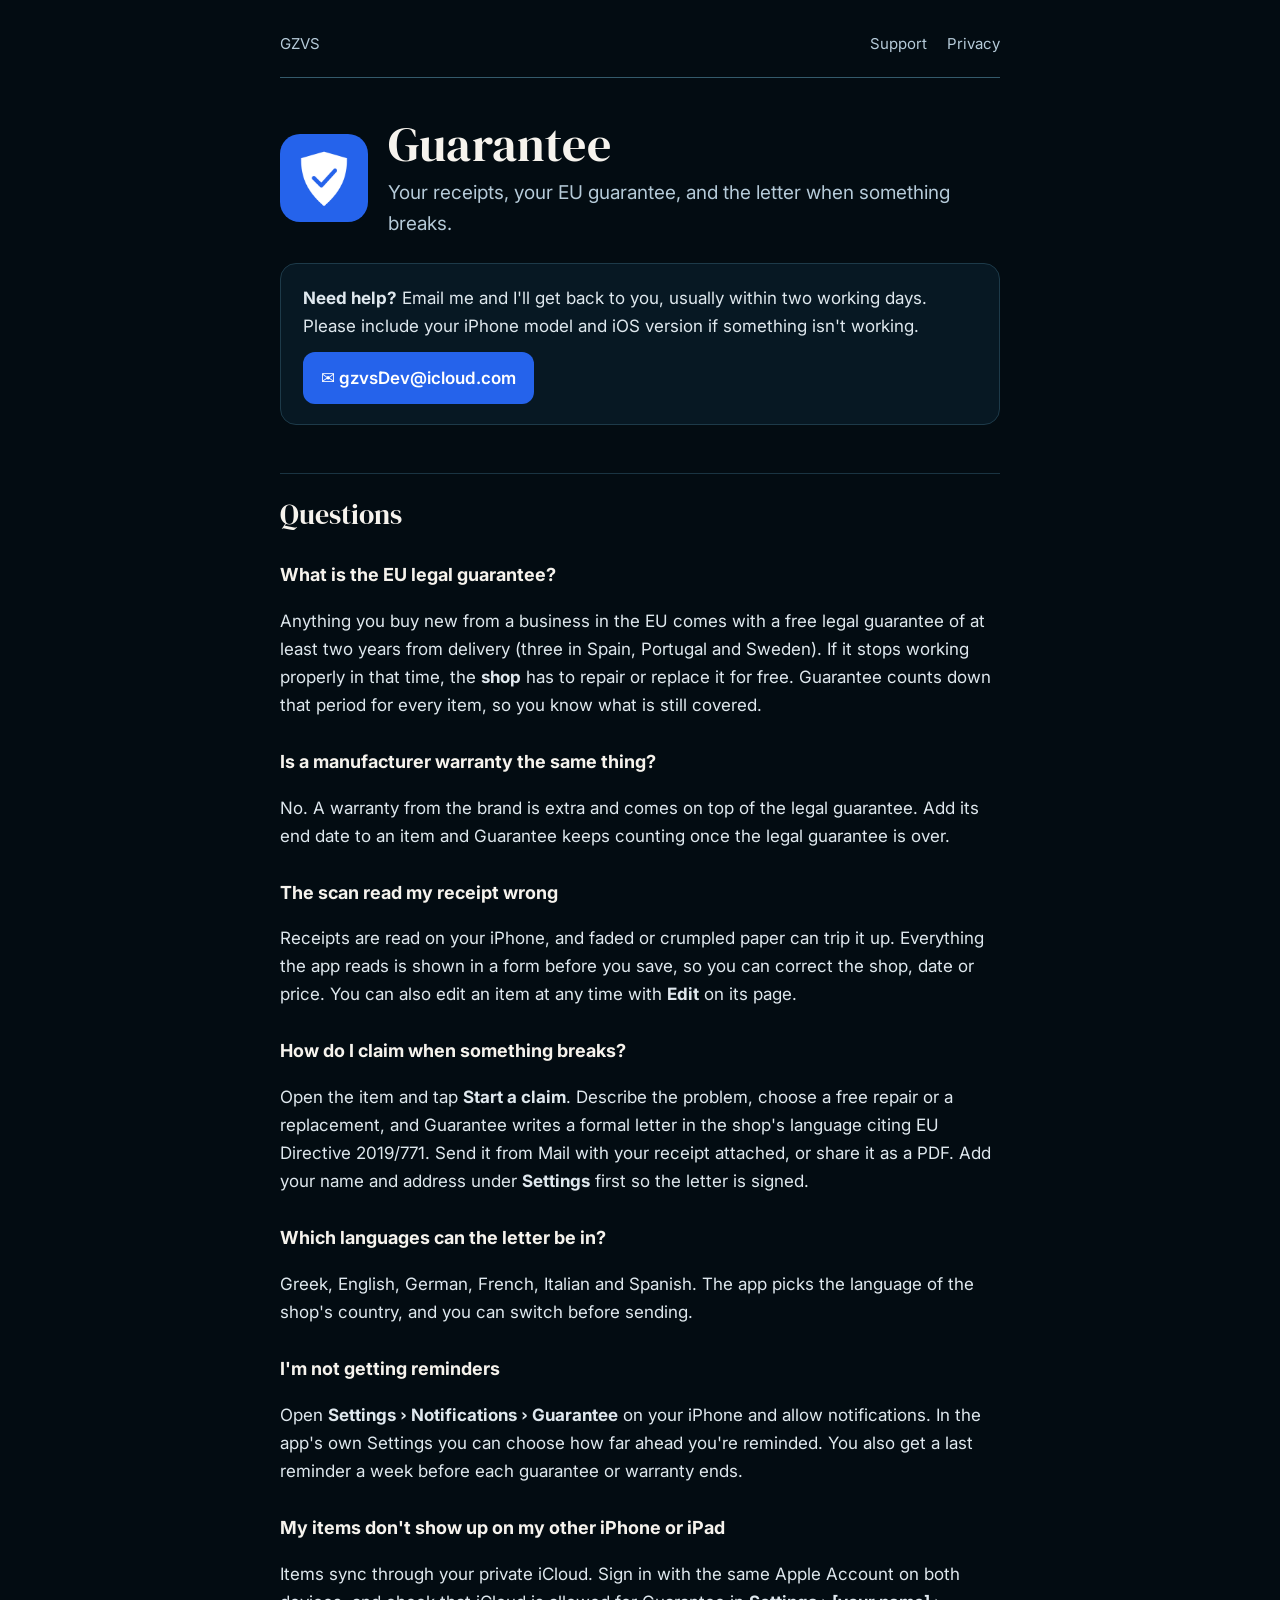
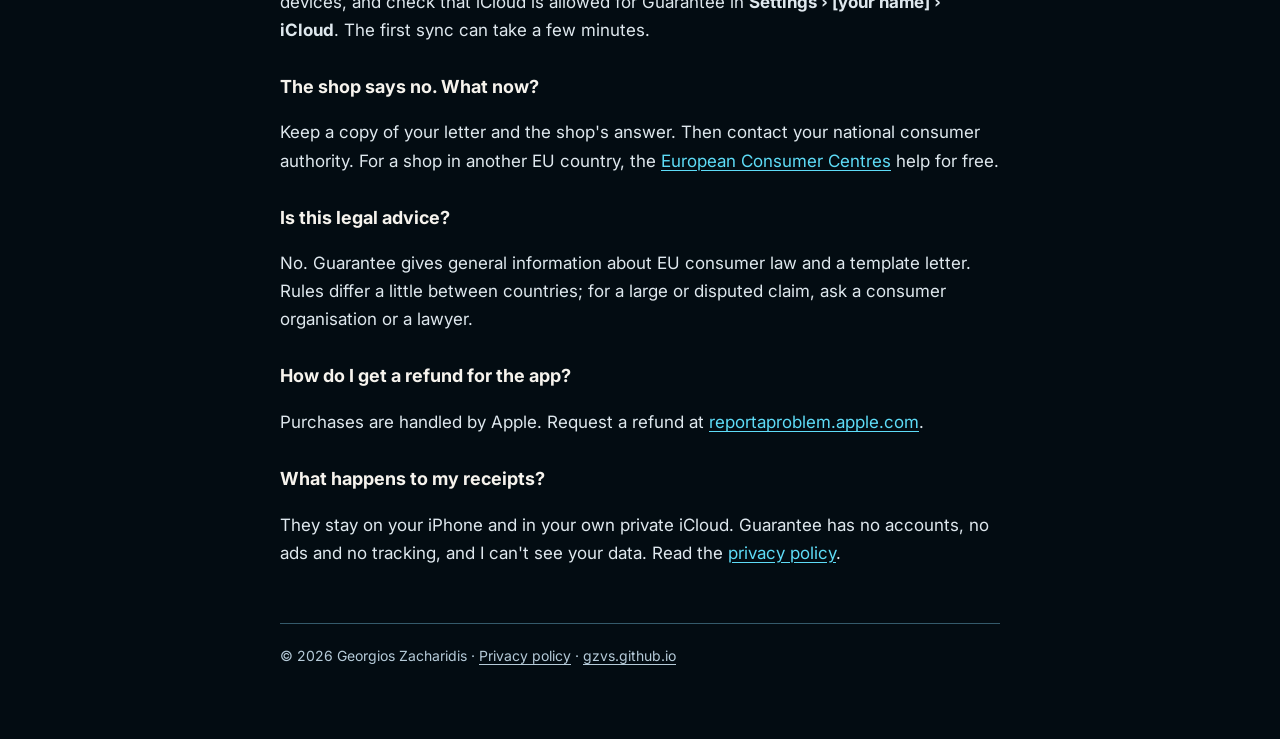
==== guarantee/index.html @ d1ed124f "Add Guarantee support and privacy pages Co-Authored-By: Claude Opus 5.5 <noreply@anthropic.com> Clau" ====
<!doctype html>
<html lang="en">
<head>
  <meta charset="utf-8">
  <meta name="viewport" content="width=device-width, initial-scale=1">
  <title>Guarantee — Support</title>
  <meta name="description" content="Help and contact for Guarantee, the iPhone app that keeps your receipts, counts down your EU legal guarantee and writes the claim letter when something breaks.">
  <meta name="theme-color" content="#050f15">
  <meta name="color-scheme" content="dark">
  <link rel="canonical" href="https://gzvs.github.io/guarantee/">
  <link rel="icon" href="icon.png" type="image/png">
  <meta property="og:title" content="Guarantee — Receipts &amp; Warranty">
  <meta property="og:description" content="Keep your receipts, count down your EU legal guarantee, and claim when something breaks.">
  <meta property="og:image" content="https://gzvs.github.io/guarantee/icon.png">
  <link rel="stylesheet" href="page.css?v=1">
</head>
<body>
  <a class="skip-link" href="#main">Skip to content</a>
  <div class="wrap">
    <header class="topbar">
      <a href="../">GZVS</a>
      <nav aria-label="Guarantee">
        <a href="./" aria-current="page">Support</a>
        <a href="privacy.html">Privacy</a>
      </nav>
    </header>

    <main id="main">
      <div class="app-head">
        <img src="icon.png" alt="Guarantee app icon" width="88" height="88">
        <div>
          <h1>Guarantee</h1>
          <p class="lede">Your receipts, your EU guarantee, and the letter when something breaks.</p>
        </div>
      </div>

      <div class="card">
        <p><strong>Need help?</strong> Email me and I'll get back to you, usually within two working days. Please include your iPhone model and iOS version if something isn't working.</p>
        <a class="contact" href="mailto:gzvsDev@icloud.com?subject=Guarantee%20support">✉️ gzvsDev@icloud.com</a>
      </div>

      <h2>Questions</h2>

      <h3>What is the EU legal guarantee?</h3>
      <p>Anything you buy new from a business in the EU comes with a free legal guarantee of at least two years from delivery (three in Spain, Portugal and Sweden). If it stops working properly in that time, the <strong>shop</strong> has to repair or replace it for free. Guarantee counts down that period for every item, so you know what is still covered.</p>

      <h3>Is a manufacturer warranty the same thing?</h3>
      <p>No. A warranty from the brand is extra and comes on top of the legal guarantee. Add its end date to an item and Guarantee keeps counting once the legal guarantee is over.</p>

      <h3>The scan read my receipt wrong</h3>
      <p>Receipts are read on your iPhone, and faded or crumpled paper can trip it up. Everything the app reads is shown in a form before you save, so you can correct the shop, date or price. You can also edit an item at any time with <strong>Edit</strong> on its page.</p>

      <h3>How do I claim when something breaks?</h3>
      <p>Open the item and tap <strong>Start a claim</strong>. Describe the problem, choose a free repair or a replacement, and Guarantee writes a formal letter in the shop's language citing EU Directive 2019/771. Send it from Mail with your receipt attached, or share it as a PDF. Add your name and address under <strong>Settings</strong> first so the letter is signed.</p>

      <h3>Which languages can the letter be in?</h3>
      <p>Greek, English, German, French, Italian and Spanish. The app picks the language of the shop's country, and you can switch before sending.</p>

      <h3>I'm not getting reminders</h3>
      <p>Open <strong>Settings › Notifications › Guarantee</strong> on your iPhone and allow notifications. In the app's own Settings you can choose how far ahead you're reminded. You also get a last reminder a week before each guarantee or warranty ends.</p>

      <h3>My items don't show up on my other iPhone or iPad</h3>
      <p>Items sync through your private iCloud. Sign in with the same Apple Account on both devices, and check that iCloud is allowed for Guarantee in <strong>Settings › [your name] › iCloud</strong>. The first sync can take a few minutes.</p>

      <h3>The shop says no. What now?</h3>
      <p>Keep a copy of your letter and the shop's answer. Then contact your national consumer authority. For a shop in another EU country, the <a href="https://consumer-redress.ec.europa.eu/european-consumer-centres-network-ecc-net_en" rel="noopener">European Consumer Centres</a> help for free.</p>

      <h3>Is this legal advice?</h3>
      <p>No. Guarantee gives general information about EU consumer law and a template letter. Rules differ a little between countries; for a large or disputed claim, ask a consumer organisation or a lawyer.</p>

      <h3>How do I get a refund for the app?</h3>
      <p>Purchases are handled by Apple. Request a refund at <a href="https://reportaproblem.apple.com" rel="noopener">reportaproblem.apple.com</a>.</p>

      <h3>What happens to my receipts?</h3>
      <p>They stay on your iPhone and in your own private iCloud. Guarantee has no accounts, no ads and no tracking, and I can't see your data. Read the <a href="privacy.html">privacy policy</a>.</p>
    </main>

    <footer>
      © 2026 Georgios Zacharidis · <a href="privacy.html">Privacy policy</a> · <a href="../">gzvs.github.io</a>
    </footer>
  </div>
</body>
</html>
---- guarantee/page.css ----
@font-face {
  font-family: Inter;
  src: url("../assets/fonts/inter-latin.woff") format("woff");
  font-style: normal;
  font-weight: 100 900;
  font-display: swap;
}
@font-face {
  font-family: "DM Serif Display";
  src: url("../assets/fonts/dm-serif-display.woff") format("woff");
  font-style: normal;
  font-weight: 400;
  font-display: swap;
}
:root {
  color-scheme: dark;
  --background: #030c12;
  --panel: #071823;
  --text: #f6f3ed;
  --muted: #b6cbd9;
  --cyan: #5edcf7;
  --coral: #ef6559;
  --blue: #2563eb;
  --border: #345a6b;
  --display: "DM Serif Display", Georgia, serif;
  --body: Inter, system-ui, -apple-system, BlinkMacSystemFont, "Segoe UI", sans-serif;
}
* { box-sizing: border-box; }
html { background: var(--background); }
body {
  margin: 0;
  color: var(--text);
  background: var(--background);
  font: 400 17px/1.65 var(--body);
  -webkit-font-smoothing: antialiased;
}
a { color: var(--cyan); text-underline-offset: 3px; }
a:hover { text-decoration-thickness: 2px; }
a:focus-visible { outline: 2px solid var(--cyan); outline-offset: 4px; border-radius: 4px; }
.skip-link {
  position: absolute; left: 16px; top: -60px;
  background: var(--cyan); color: #041119; padding: 8px 14px; border-radius: 8px; font-weight: 600;
}
.skip-link:focus { top: 16px; }
.wrap { max-width: 760px; margin: 0 auto; padding: 32px 20px 72px; }
.topbar {
  display: flex; align-items: center; justify-content: space-between; gap: 16px;
  padding-bottom: 20px; border-bottom: 1px solid var(--border);
}
.topbar a { color: var(--muted); text-decoration: none; font-size: 15px; }
.topbar a:hover { color: var(--text); }
.topbar nav { display: flex; gap: 20px; flex-wrap: wrap; }
.app-head { display: flex; align-items: center; gap: 20px; margin: 40px 0 8px; }
.app-head img { width: 88px; height: 88px; border-radius: 20px; flex: none; }
h1 {
  font: 400 clamp(34px, 6vw, 48px)/1.1 var(--display);
  margin: 0;
  letter-spacing: 0.2px;
}
.lede { color: var(--muted); font-size: 19px; margin: 6px 0 0; }
h2 {
  font: 400 28px/1.2 var(--display);
  margin: 48px 0 12px;
  padding-top: 24px;
  border-top: 1px solid #1a3442;
}
h3 { font-size: 18px; margin: 28px 0 6px; }
p, li { color: #dfe8ee; }
ul { padding-left: 22px; }
li { margin: 6px 0; }
.card {
  background: var(--panel);
  border: 1px solid #1d3a49;
  border-radius: 16px;
  padding: 20px 22px;
  margin: 24px 0;
}
.card p { margin: 0; }
.contact {
  display: inline-flex; align-items: center; gap: 10px;
  margin-top: 12px; padding: 12px 18px; border-radius: 12px;
  background: var(--blue); color: #fff; font-weight: 600; text-decoration: none;
}
.contact:hover { filter: brightness(1.06); }
.small { color: var(--muted); font-size: 15px; }
footer { margin-top: 56px; padding-top: 20px; border-top: 1px solid var(--border); color: var(--muted); font-size: 14px; }
footer a { color: var(--muted); }
@media (max-width: 480px) {
  body { font-size: 16px; }
  .app-head { gap: 14px; }
  .app-head img { width: 64px; height: 64px; border-radius: 15px; }
}
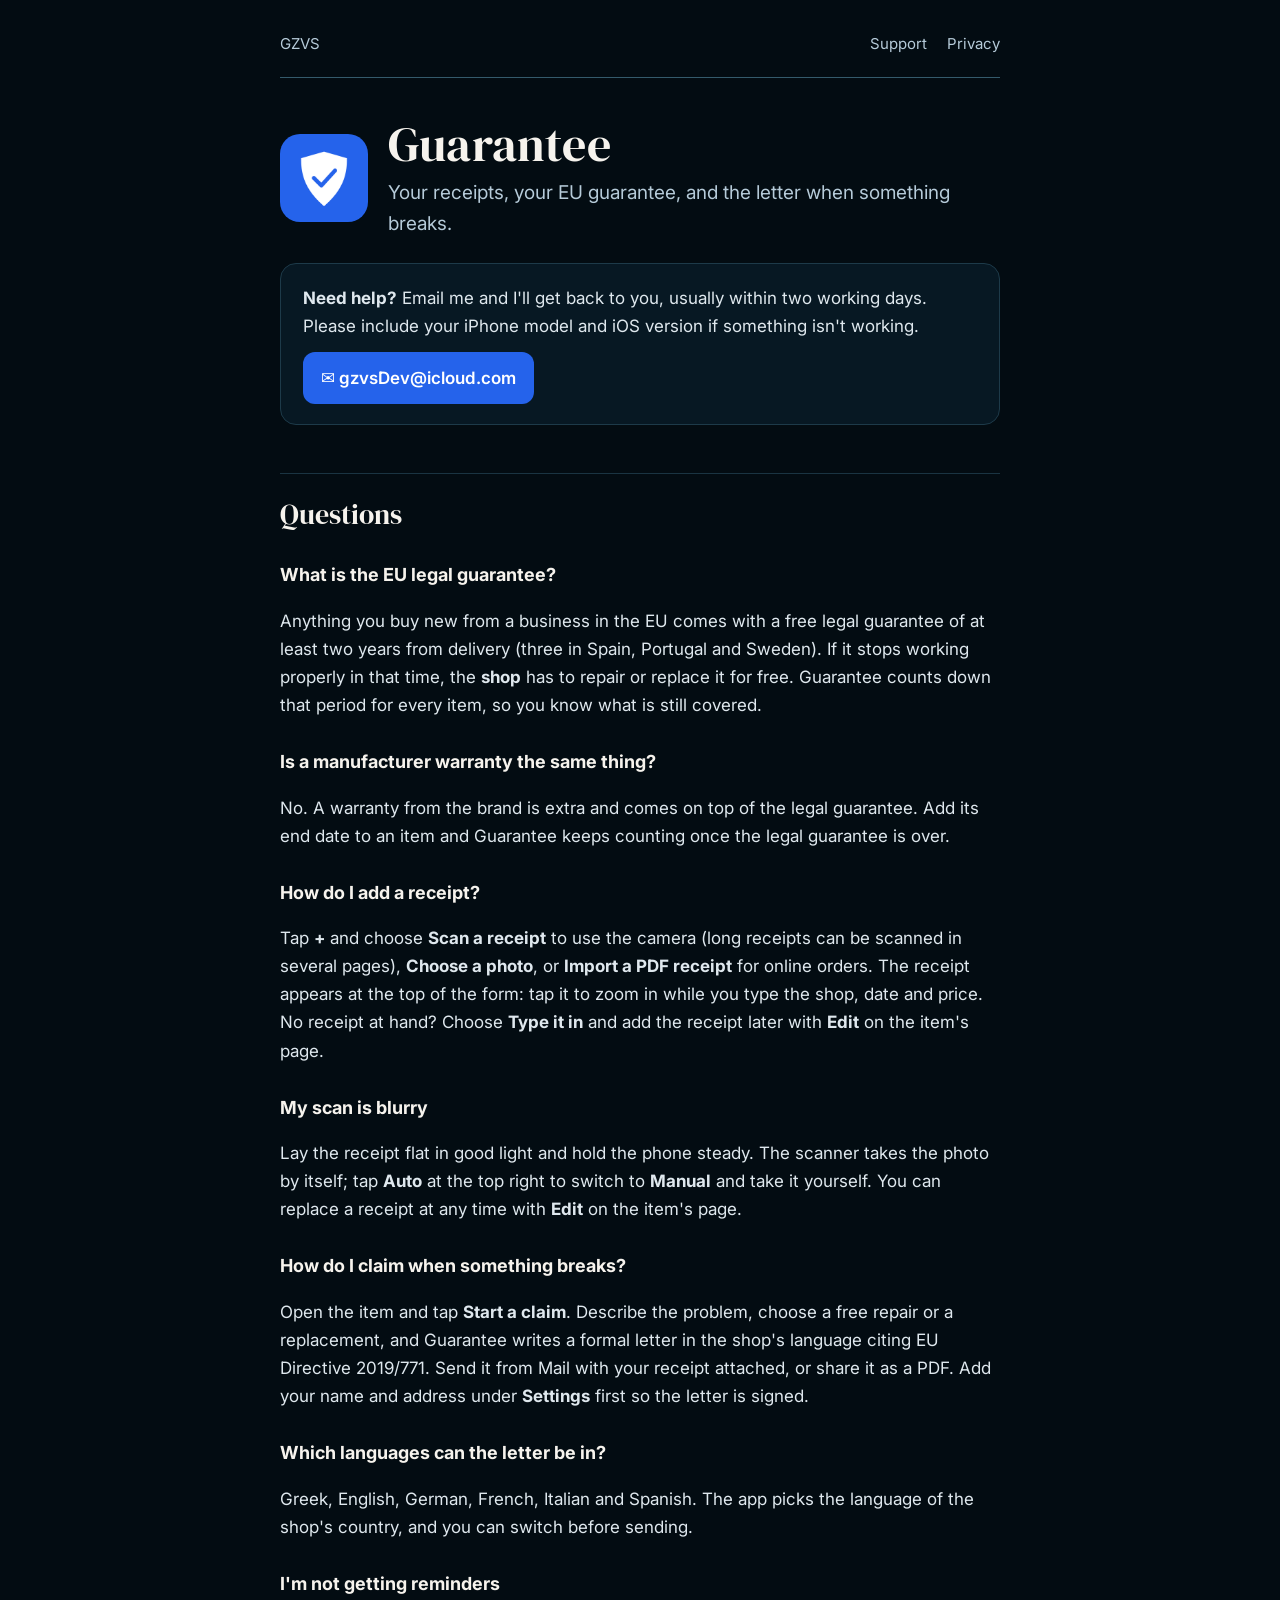
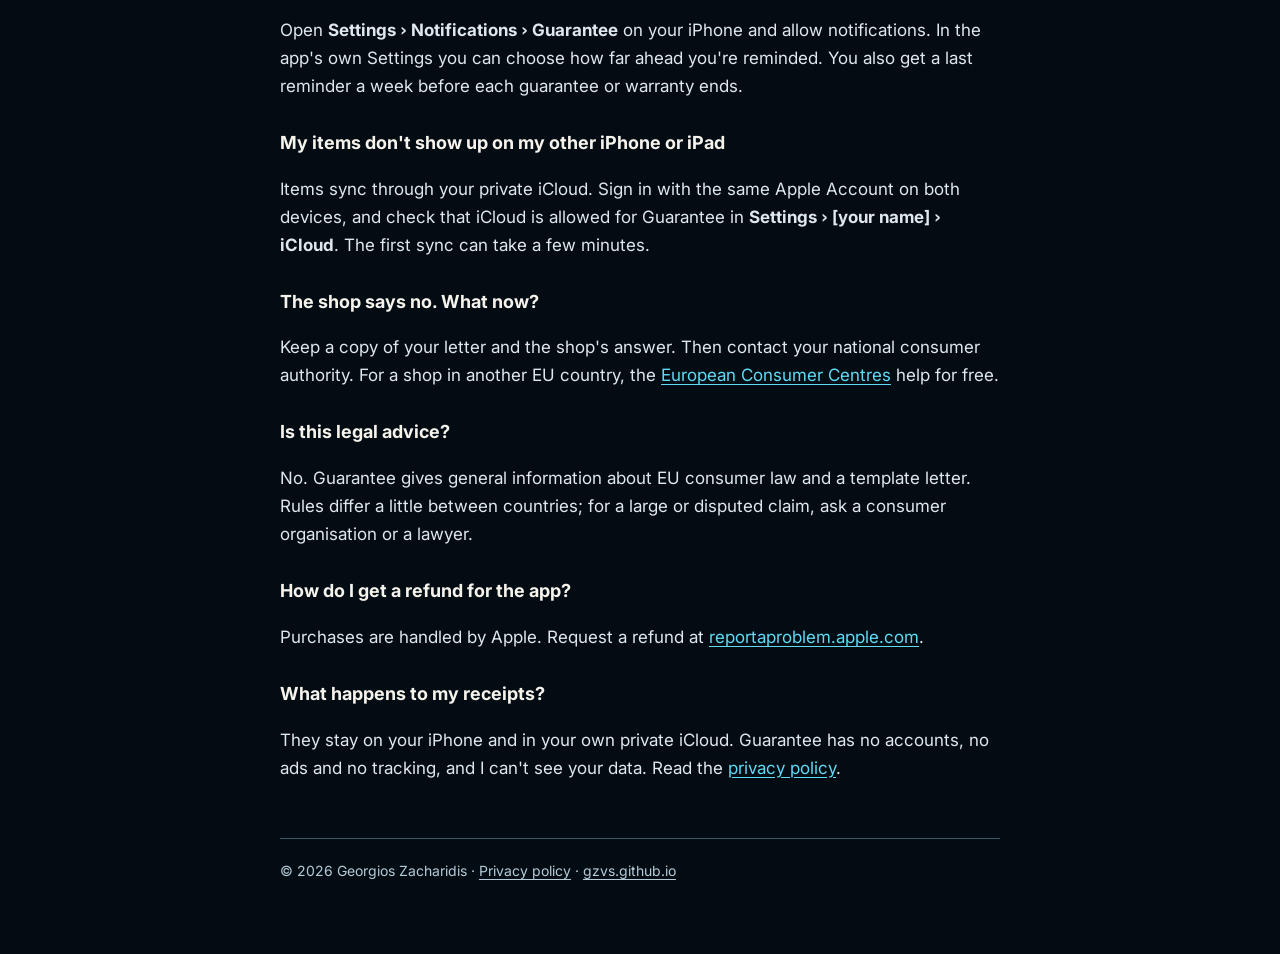
==== commit dd3d4abd: "Guarantee pages: receipts are attached as photos, no text reading Co-Authored-By: Claude Opus 5.5 <n" ====
--- a/guarantee/index.html
+++ b/guarantee/index.html
@@ -47,8 +47,11 @@
       <h3>Is a manufacturer warranty the same thing?</h3>
       <p>No. A warranty from the brand is extra and comes on top of the legal guarantee. Add its end date to an item and Guarantee keeps counting once the legal guarantee is over.</p>
 
-      <h3>The scan read my receipt wrong</h3>
-      <p>Receipts are read on your iPhone, and faded or crumpled paper can trip it up. Everything the app reads is shown in a form before you save, so you can correct the shop, date or price. You can also edit an item at any time with <strong>Edit</strong> on its page.</p>
+      <h3>How do I add a receipt?</h3>
+      <p>Tap <strong>+</strong> and choose <strong>Scan a receipt</strong> to use the camera (long receipts can be scanned in several pages), <strong>Choose a photo</strong>, or <strong>Import a PDF receipt</strong> for online orders. The receipt appears at the top of the form: tap it to zoom in while you type the shop, date and price. No receipt at hand? Choose <strong>Type it in</strong> and add the receipt later with <strong>Edit</strong> on the item's page.</p>
+
+      <h3>My scan is blurry</h3>
+      <p>Lay the receipt flat in good light and hold the phone steady. The scanner takes the photo by itself; tap <strong>Auto</strong> at the top right to switch to <strong>Manual</strong> and take it yourself. You can replace a receipt at any time with <strong>Edit</strong> on the item's page.</p>
 
       <h3>How do I claim when something breaks?</h3>
       <p>Open the item and tap <strong>Start a claim</strong>. Describe the problem, choose a free repair or a replacement, and Guarantee writes a formal letter in the shop's language citing EU Directive 2019/771. Send it from Mail with your receipt attached, or share it as a PDF. Add your name and address under <strong>Settings</strong> first so the letter is signed.</p>
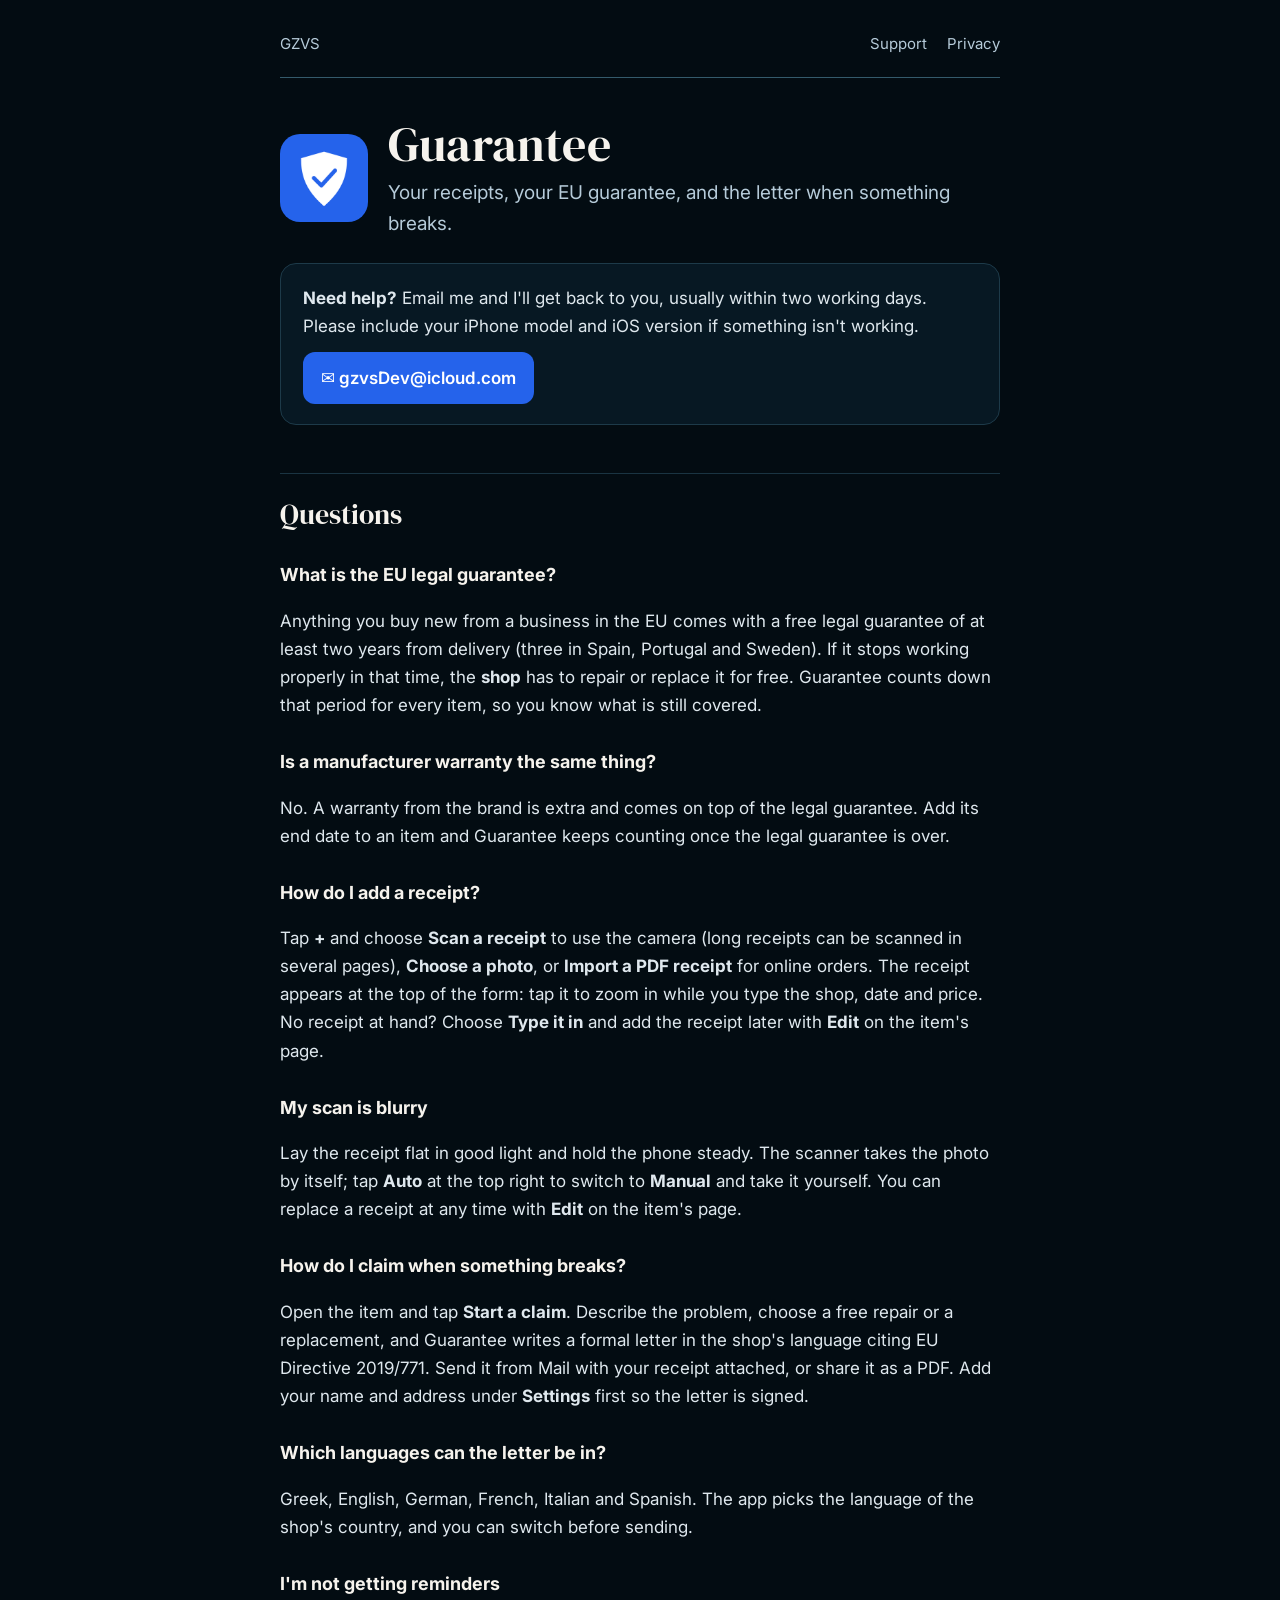
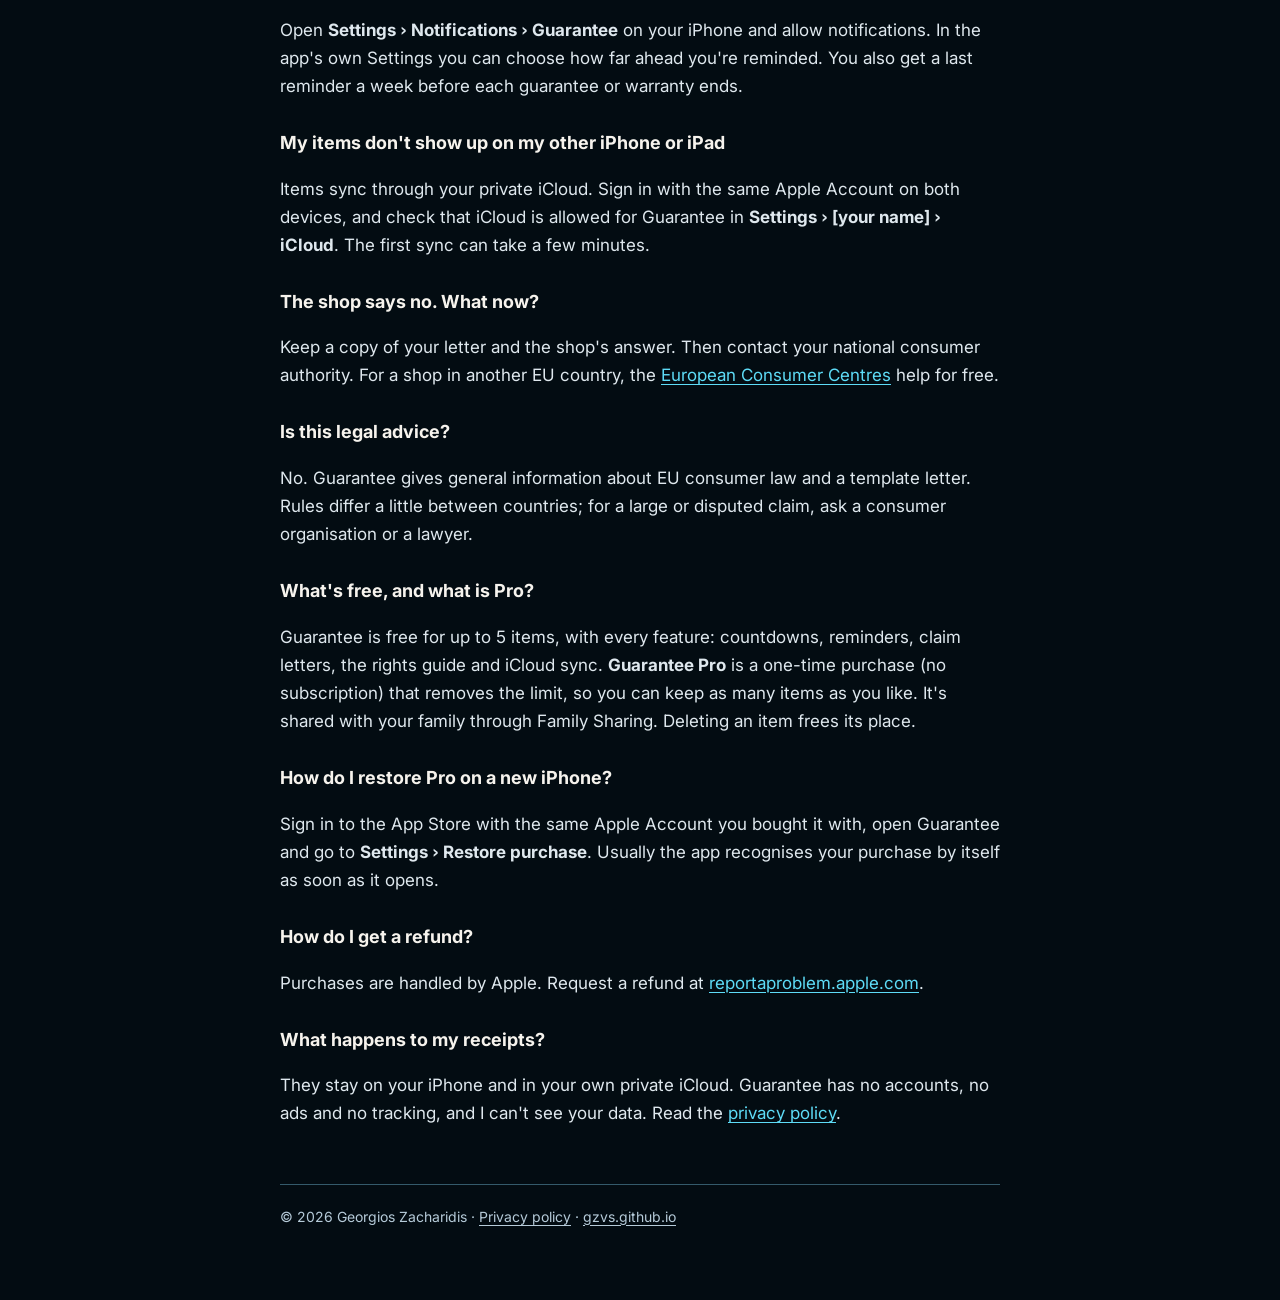
==== commit f2a89295: "Guarantee pages: free up to 5 items, one-time Pro, restore and purchases Co-Authored-By: Claude Opus" ====
--- a/guarantee/index.html
+++ b/guarantee/index.html
@@ -71,7 +71,13 @@
       <h3>Is this legal advice?</h3>
       <p>No. Guarantee gives general information about EU consumer law and a template letter. Rules differ a little between countries; for a large or disputed claim, ask a consumer organisation or a lawyer.</p>
 
-      <h3>How do I get a refund for the app?</h3>
+      <h3>What's free, and what is Pro?</h3>
+      <p>Guarantee is free for up to 5 items, with every feature: countdowns, reminders, claim letters, the rights guide and iCloud sync. <strong>Guarantee Pro</strong> is a one-time purchase (no subscription) that removes the limit, so you can keep as many items as you like. It's shared with your family through Family Sharing. Deleting an item frees its place.</p>
+
+      <h3>How do I restore Pro on a new iPhone?</h3>
+      <p>Sign in to the App Store with the same Apple Account you bought it with, open Guarantee and go to <strong>Settings › Restore purchase</strong>. Usually the app recognises your purchase by itself as soon as it opens.</p>
+
+      <h3>How do I get a refund?</h3>
       <p>Purchases are handled by Apple. Request a refund at <a href="https://reportaproblem.apple.com" rel="noopener">reportaproblem.apple.com</a>.</p>
 
       <h3>What happens to my receipts?</h3>
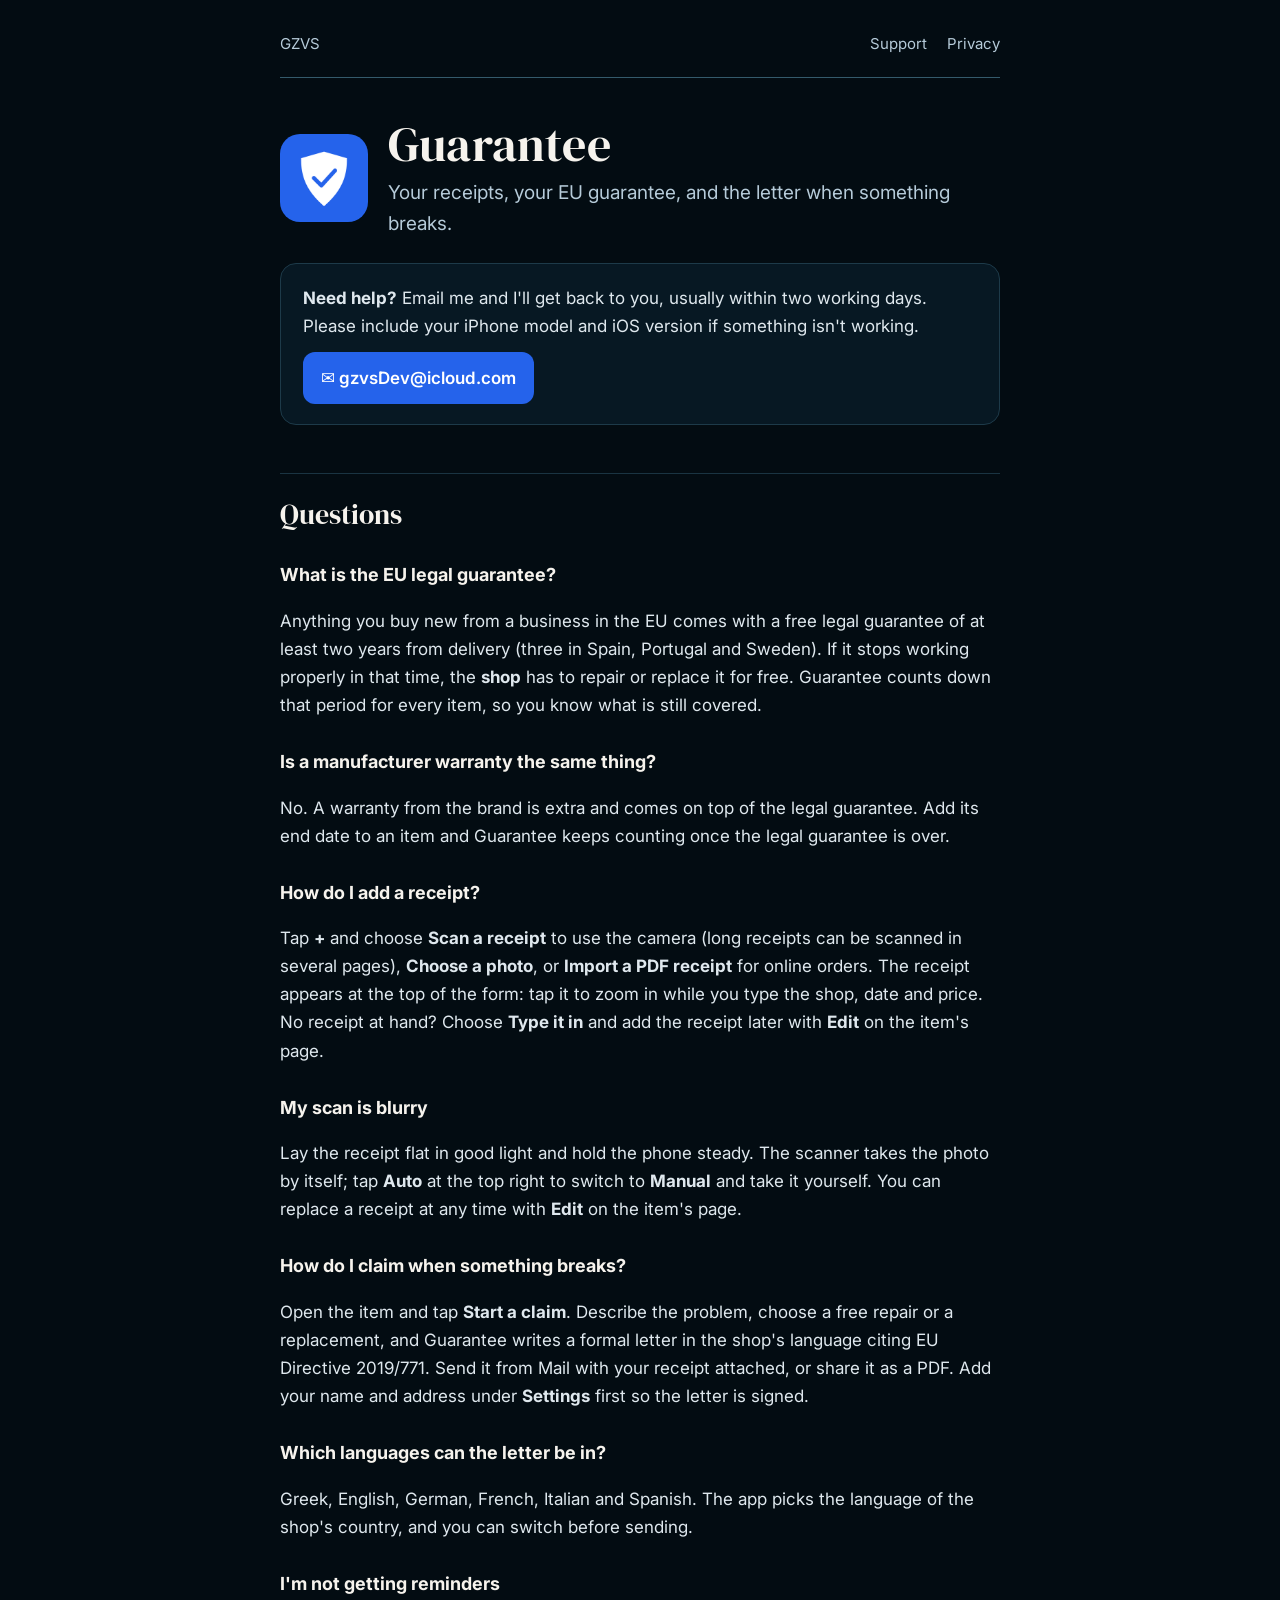
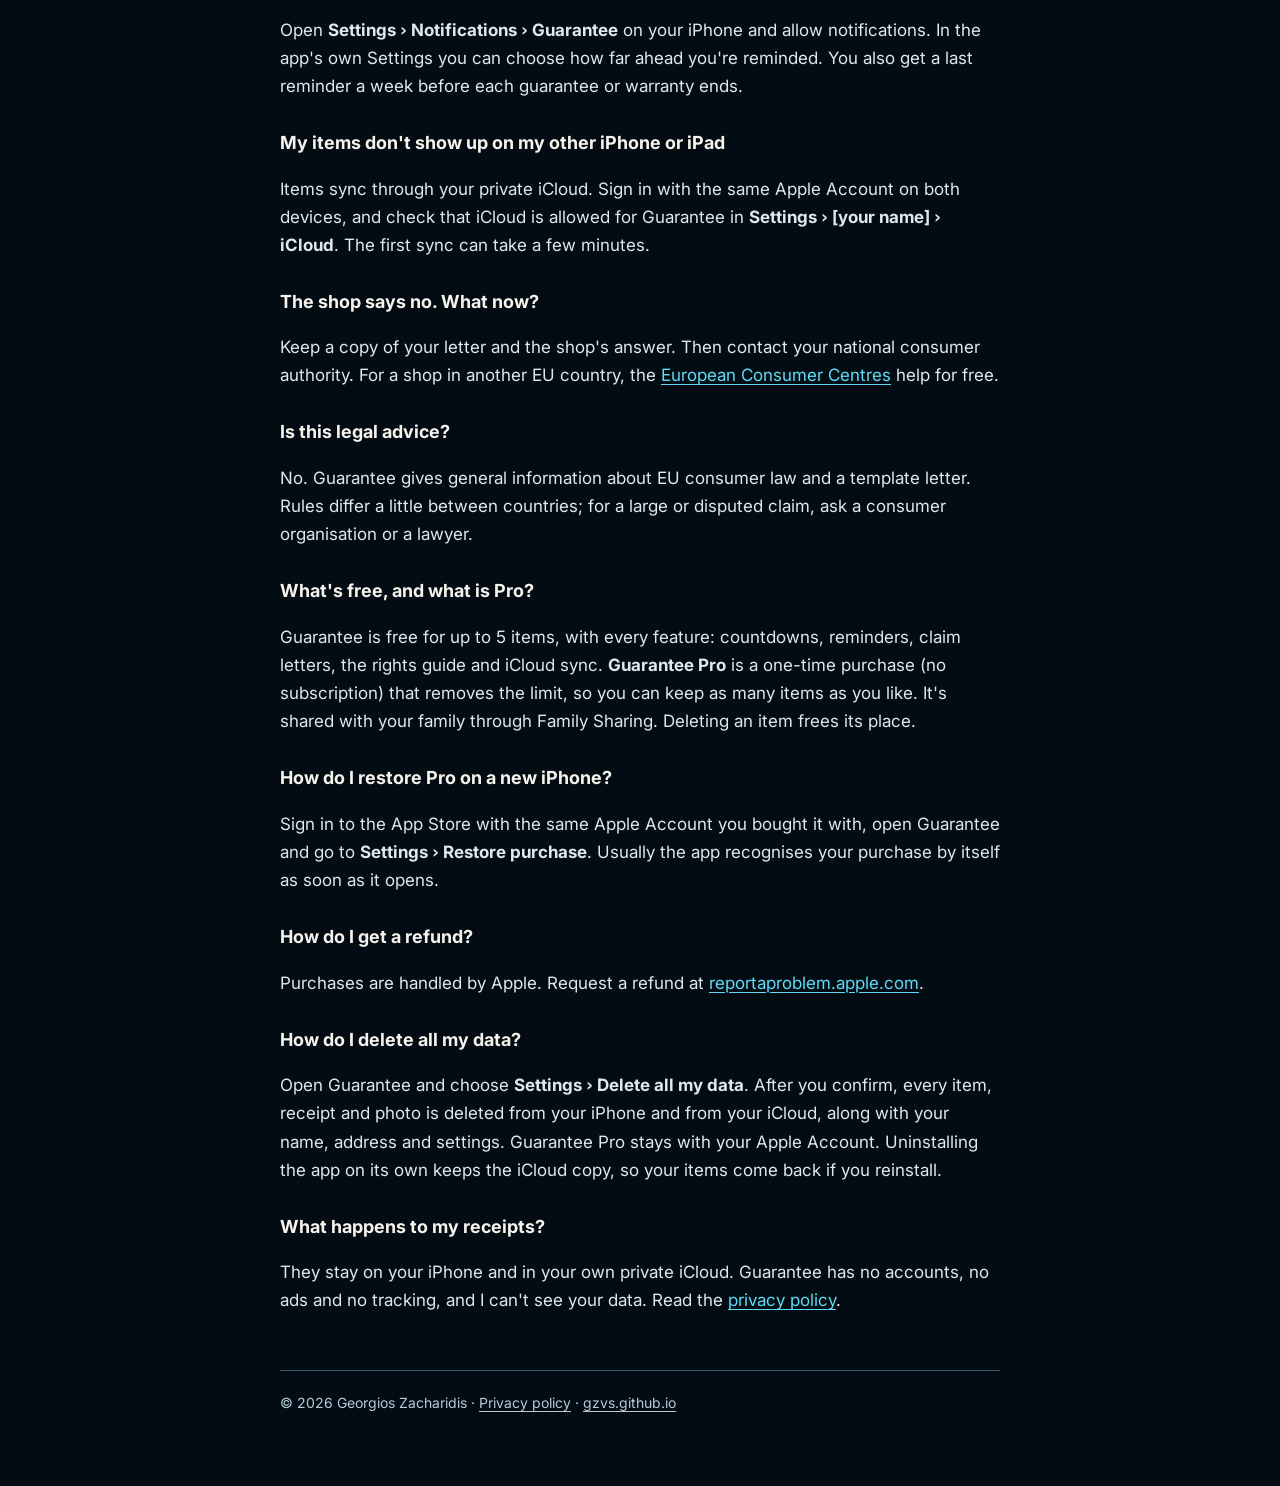
==== commit 5e23d1c1: "Guarantee pages: Delete all my data Co-Authored-By: Claude Opus 5.5 <noreply@anthropic.com> Claude-S" ====
--- a/guarantee/index.html
+++ b/guarantee/index.html
@@ -80,6 +80,9 @@
       <h3>How do I get a refund?</h3>
       <p>Purchases are handled by Apple. Request a refund at <a href="https://reportaproblem.apple.com" rel="noopener">reportaproblem.apple.com</a>.</p>
 
+      <h3>How do I delete all my data?</h3>
+      <p>Open Guarantee and choose <strong>Settings › Delete all my data</strong>. After you confirm, every item, receipt and photo is deleted from your iPhone and from your iCloud, along with your name, address and settings. Guarantee Pro stays with your Apple Account. Uninstalling the app on its own keeps the iCloud copy, so your items come back if you reinstall.</p>
+
       <h3>What happens to my receipts?</h3>
       <p>They stay on your iPhone and in your own private iCloud. Guarantee has no accounts, no ads and no tracking, and I can't see your data. Read the <a href="privacy.html">privacy policy</a>.</p>
     </main>
